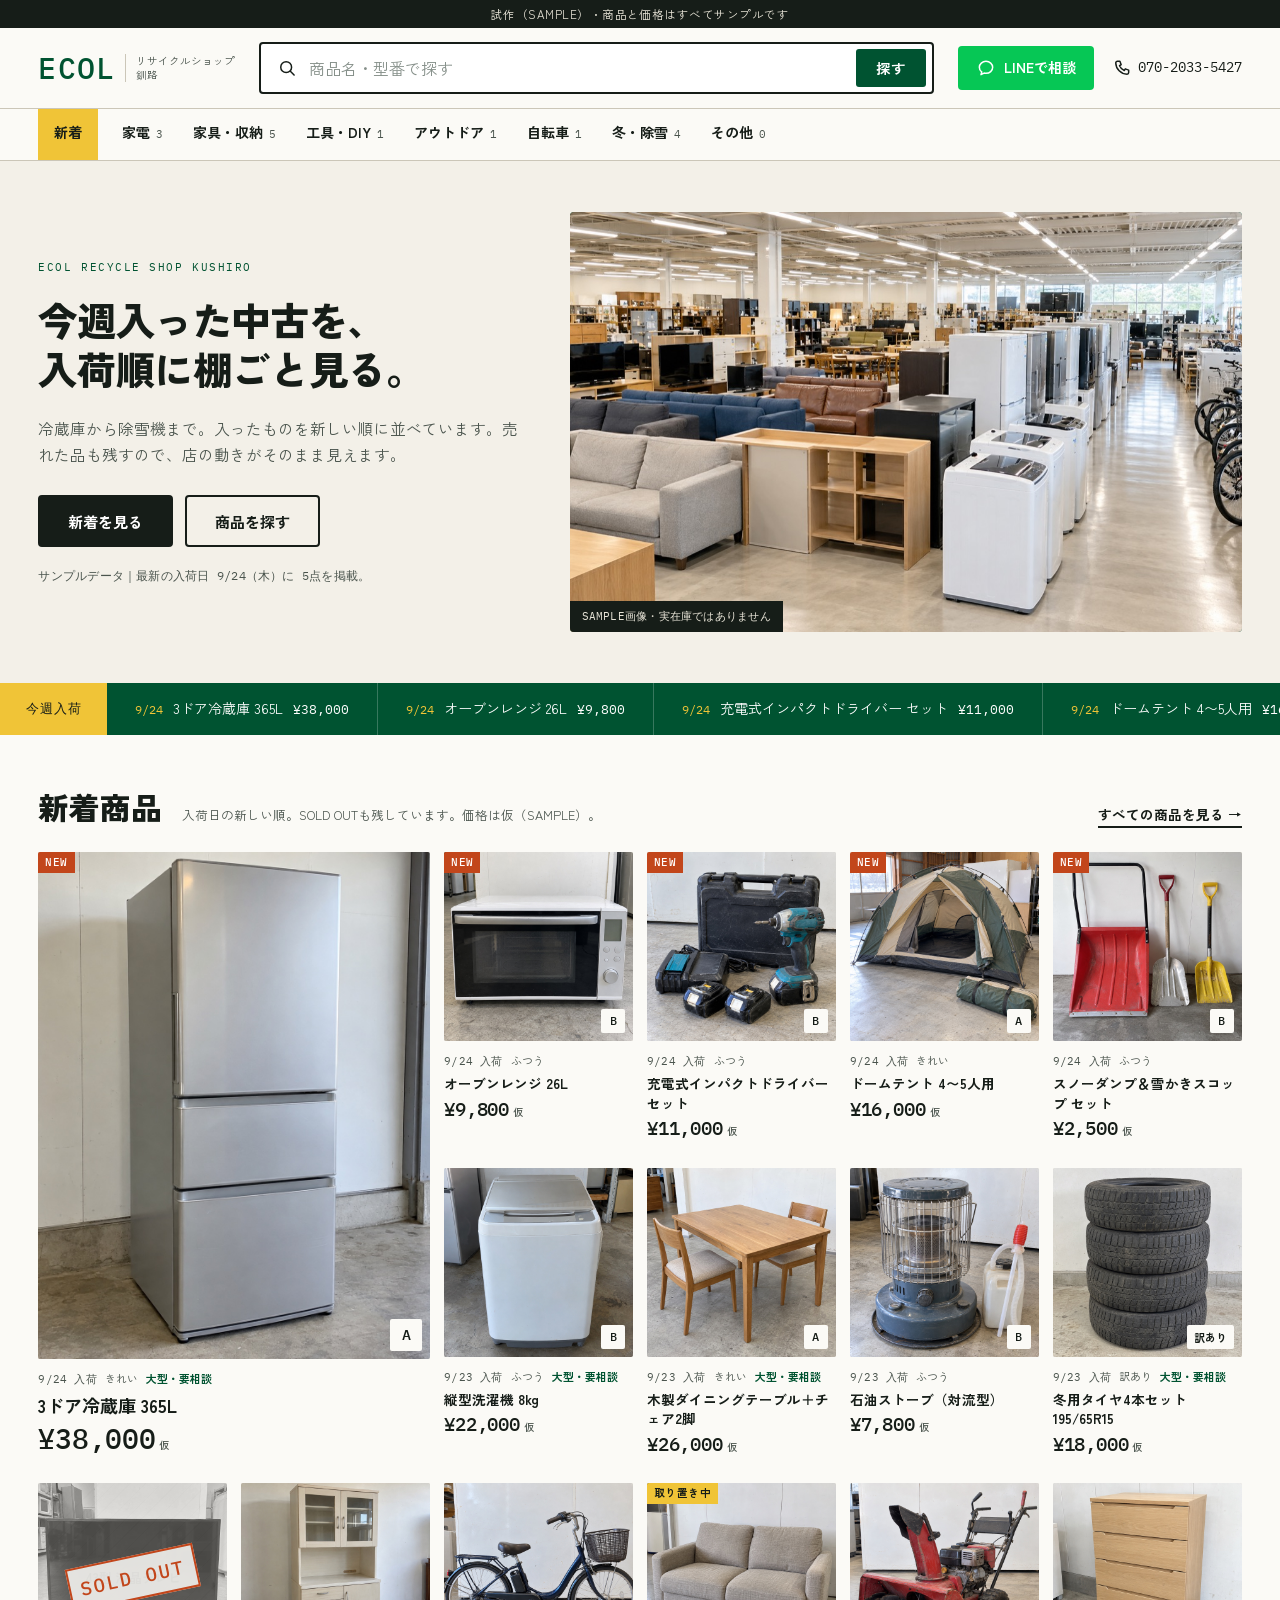
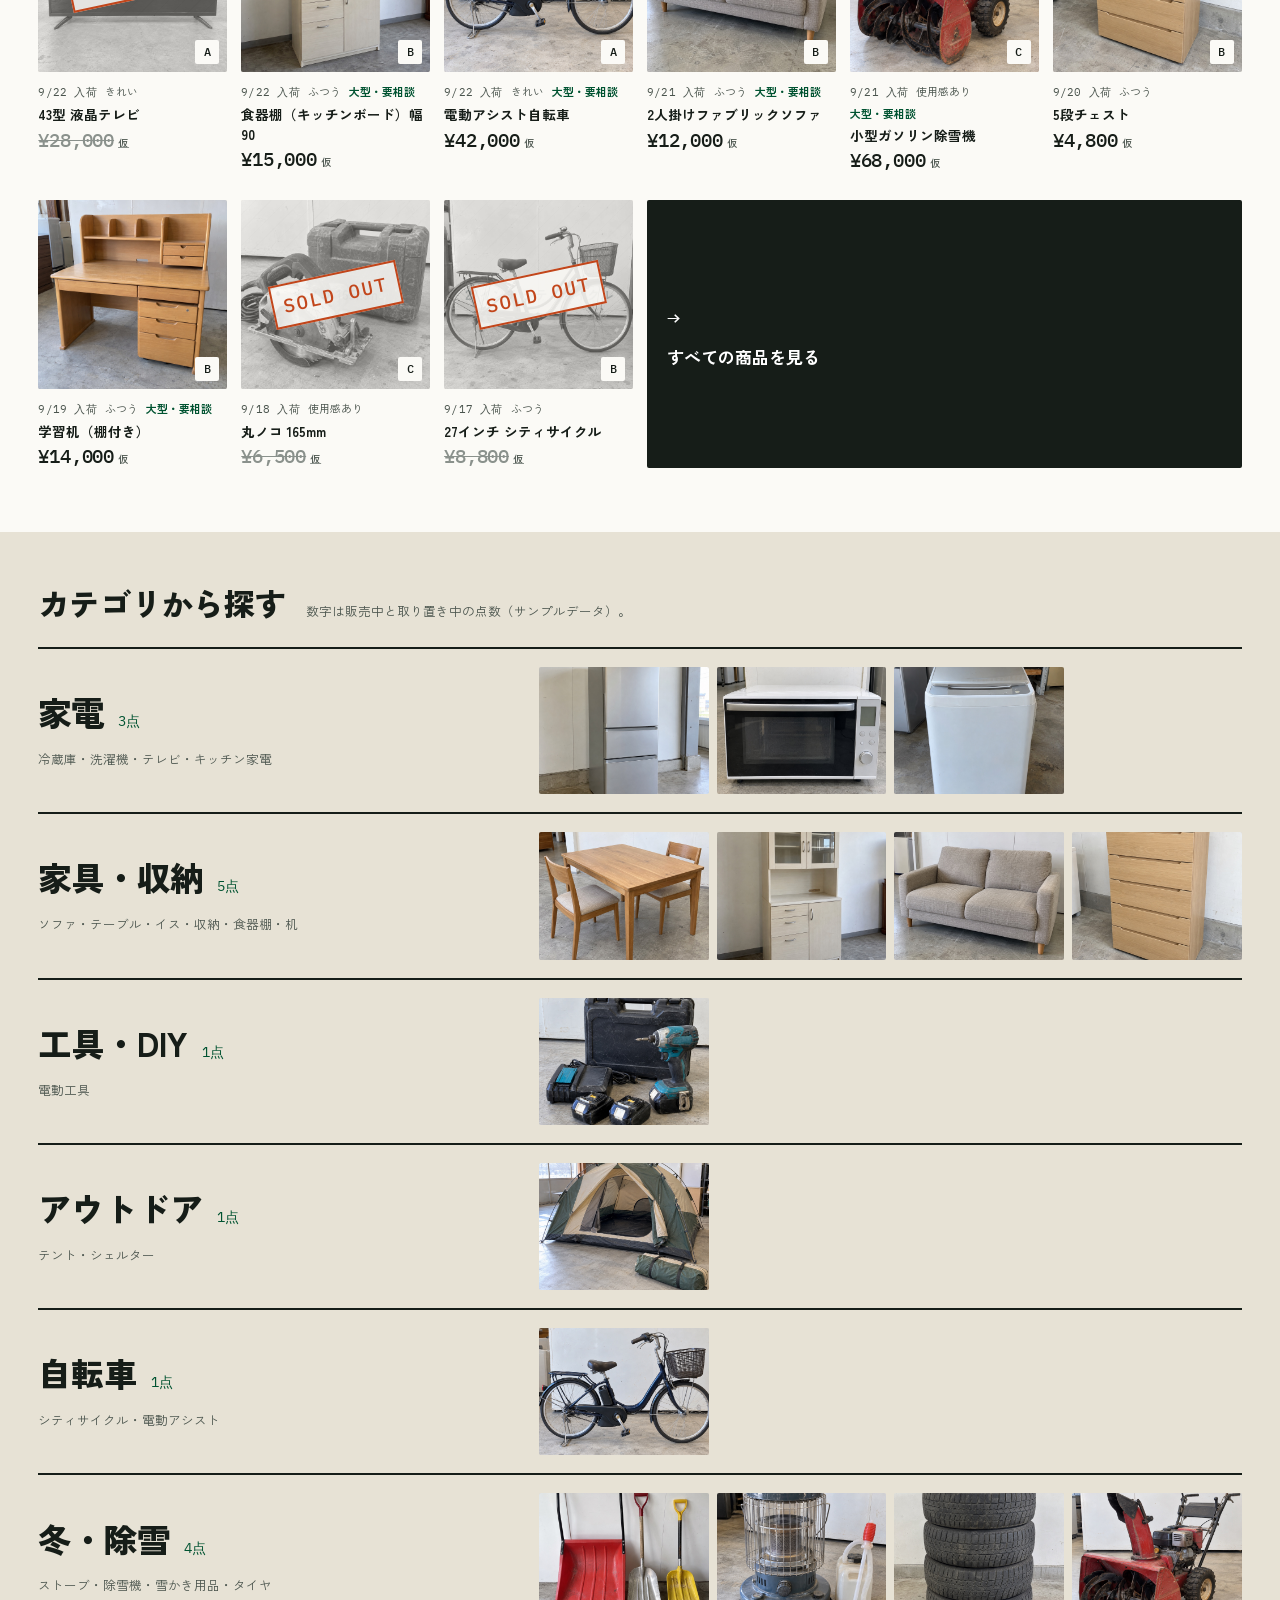
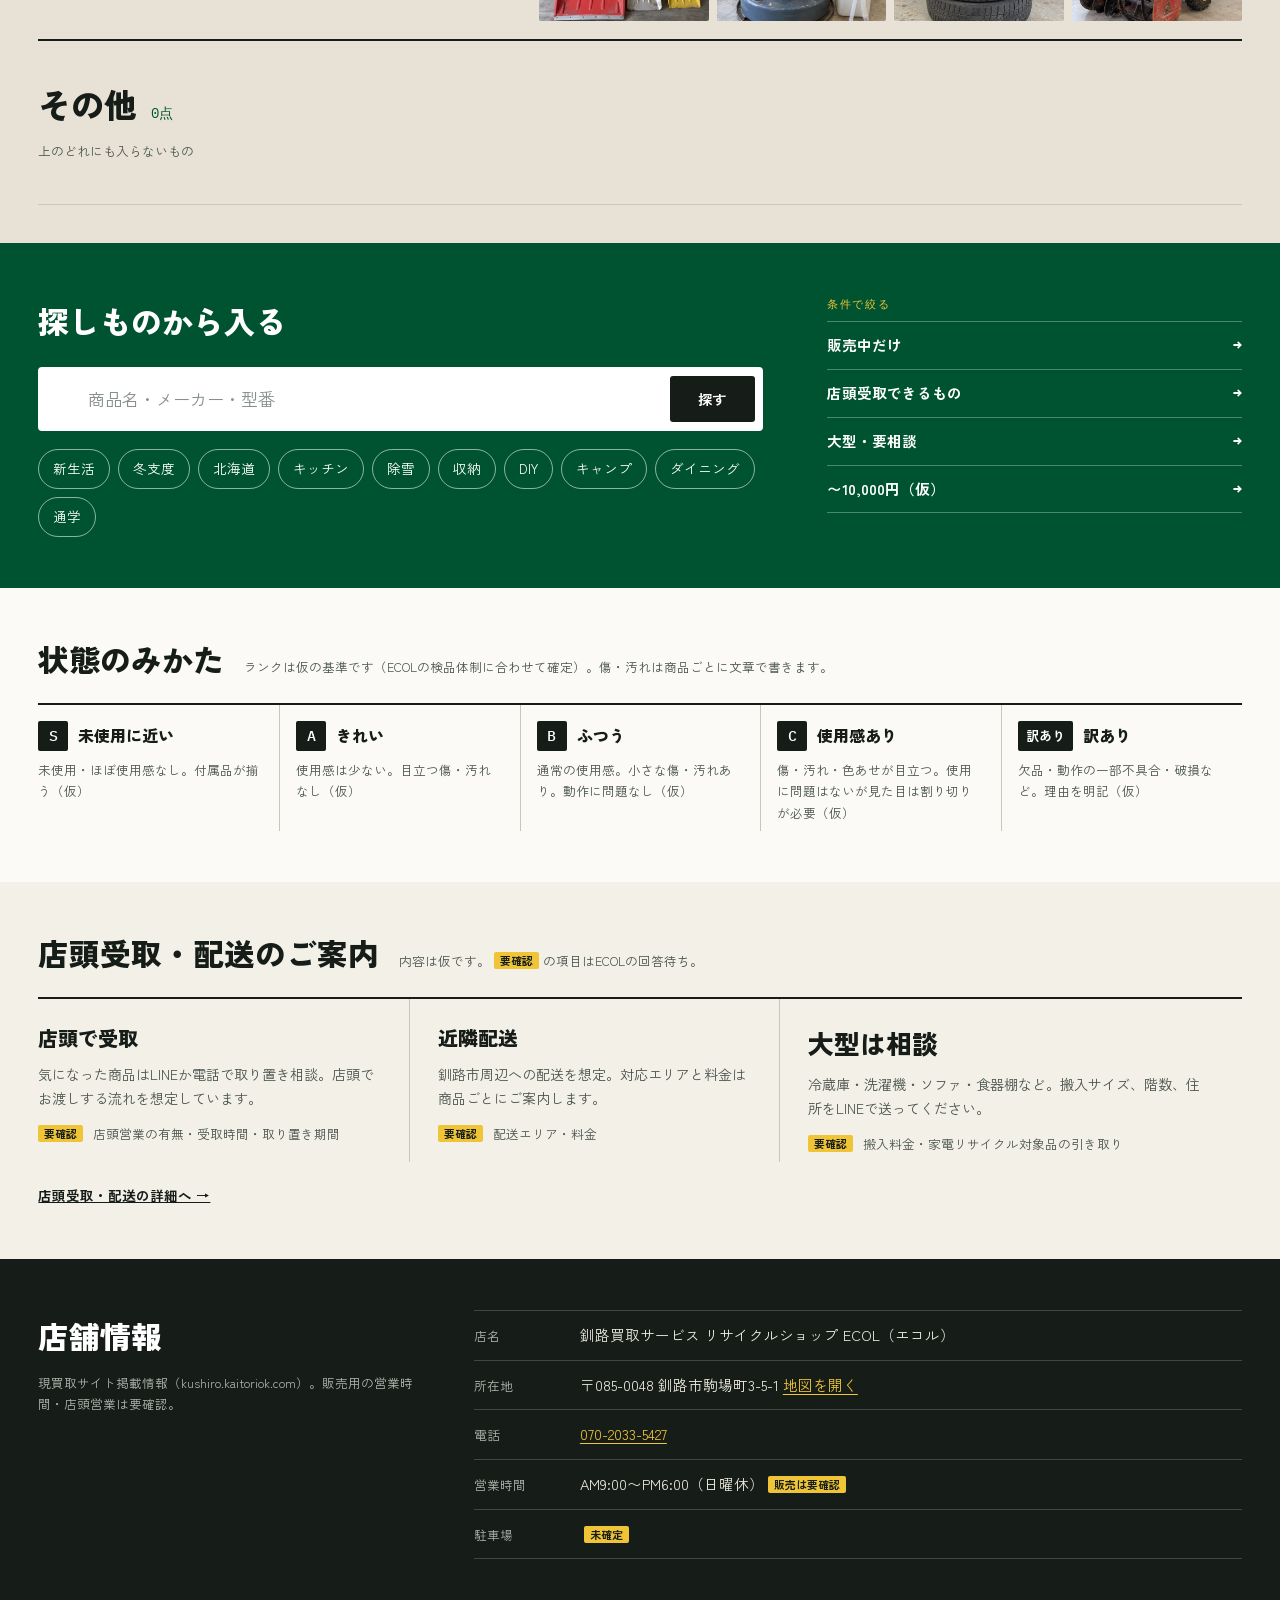
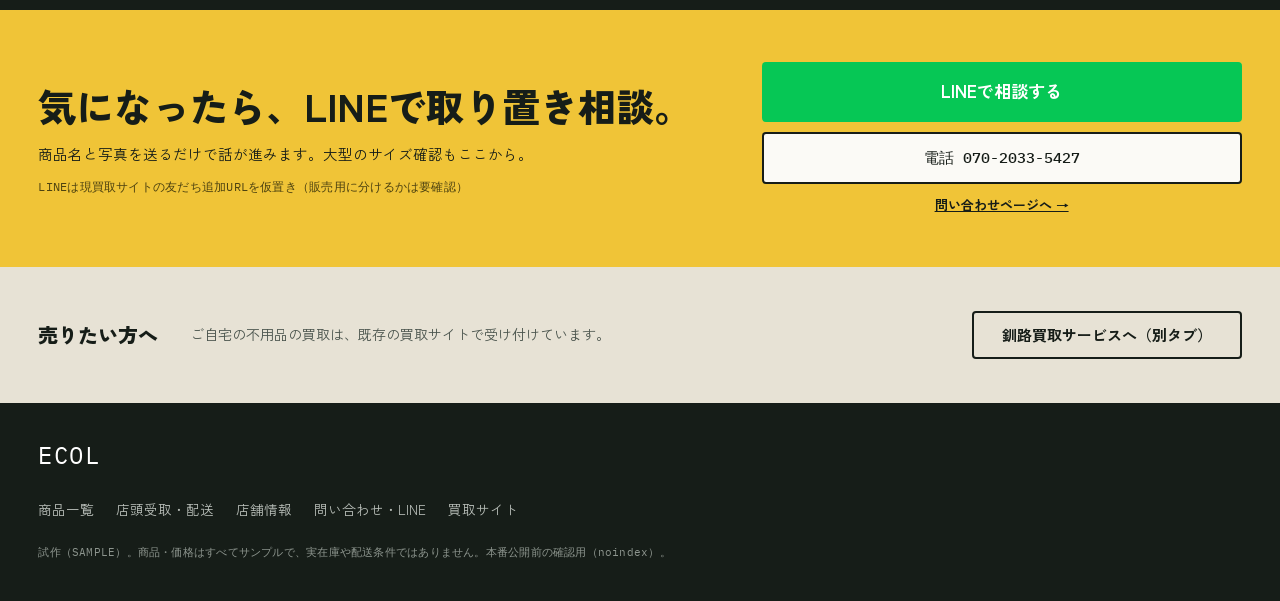
==== a/index.html @ 38011c79 "Publish ECOL reuse site" ====
<!doctype html>
<html lang="ja">
<head>
<meta charset="utf-8">
<meta name="viewport" content="width=device-width, initial-scale=1">
<meta name="robots" content="noindex,nofollow">
<title>ECOL 中古販売｜TOP A案（試作・SAMPLE）</title>
<link rel="preconnect" href="https://fonts.googleapis.com">
<link rel="preconnect" href="https://fonts.gstatic.com" crossorigin>
<link href="https://fonts.googleapis.com/css2?family=IBM+Plex+Mono:wght@400;500&family=Zen+Kaku+Gothic+New:wght@400;500;700;900&display=swap" rel="stylesheet">
<link rel="stylesheet" href="style.css">
</head>
<body>

<div class="sample-strip" role="note">試作（SAMPLE）・商品と価格はすべてサンプルです</div>

<header class="head">
  <div class="head-row">
    <a class="brand" href="./" aria-label="ECOL TOPへ">
      <span class="brand-mark">ECOL</span>
      <span class="brand-sub">リサイクルショップ<br>釧路</span>
    </a>
    <form class="search" action="../products/" method="get" role="search">
      <label class="sr-only" for="q">商品を探す</label>
      <svg class="ico" viewBox="0 0 24 24" aria-hidden="true"><circle cx="11" cy="11" r="6.5"/><path d="m16 16 4.5 4.5"/></svg>
      <input id="q" name="q" type="search" placeholder="商品名・型番で探す" autocomplete="off">
      <button type="submit">探す</button>
    </form>
    <div class="head-contact">
      <a class="btn-line" href="https://lin.ee/YkisLc0" target="_blank" rel="noopener">
        <svg class="ico" viewBox="0 0 24 24" aria-hidden="true"><path d="M4 11.2C4 7.2 7.6 4 12 4s8 3.2 8 7.2-3.6 7.2-8 7.2c-.8 0-1.6-.1-2.3-.3L6 20l.9-3.2C5.100 15.700 4 13.600 4 11.200Z"/></svg>
        <span>LINEで相談</span>
      </a>
      <a class="tel" href="tel:07020335427" aria-label="電話 070-2033-5427">
        <svg class="ico" viewBox="0 0 24 24" aria-hidden="true"><path d="M6.500 4h3l1.500 4-2 1.300a11 11 0 0 0 5.700 5.700L16 13l4 1.500v3a2 2 0 0 1-2 2A14 14 0 0 1 4.500 6a2 2 0 0 1 2-2Z"/></svg>
        <span class="tel-num">070-2033-5427</span>
      </a>
    </div>
  </div>
  <nav class="cat-tabs" aria-label="カテゴリ" id="catTabs">
    <a href="../products/?sort=new" class="cat-tab is-new">新着</a>
  </nav>
</header>

<main>

<!-- 2 ヒーロー -->
<section class="hero" aria-labelledby="heroTitle">
  <div class="hero-text">
    <p class="mono kicker">ECOL RECYCLE SHOP KUSHIRO</p>
    <h1 id="heroTitle">今週入った中古を、<br>入荷順に棚ごと見る。</h1>
    <p class="lead">冷蔵庫から除雪機まで。入ったものを新しい順に並べています。売れた品も残すので、店の動きがそのまま見えます。</p>
    <div class="hero-cta">
      <a class="btn btn-primary" href="#shelf">新着を見る</a>
      <a class="btn btn-ghost" href="../products/">商品を探す</a>
    </div>
    <p class="hero-note mono" id="heroNote">掲載データ読込中…</p>
  </div>
  <figure class="hero-photo" id="heroPhoto">
    <img src="../img/hero/a.jpg" alt="" width="1600" height="1000">
    <figcaption class="mono">SAMPLE画像・実在庫ではありません</figcaption>
  </figure>
</section>

<!-- 今週入荷の帯 -->
<section class="ticker" aria-label="今週入荷" id="ticker">
  <div class="ticker-label mono">今週入荷</div>
  <div class="ticker-view"><ul class="ticker-track" id="tickerTrack"></ul></div>
</section>

<!-- 3 新着商品 -->
<section class="shelf" id="shelf" aria-labelledby="shelfTitle">
  <div class="wrap">
    <div class="sec-head">
      <h2 id="shelfTitle">新着商品</h2>
      <p class="sec-note">入荷日の新しい順。SOLD OUTも残しています。価格は仮（SAMPLE）。</p>
      <a class="sec-link" href="../products/?sort=new">すべての商品を見る →</a>
    </div>
    <ul class="grid" id="shelfGrid" aria-live="polite"></ul>
  </div>
</section>

<!-- 4 カテゴリから探す -->
<section class="cats" aria-labelledby="catsTitle">
  <div class="wrap">
    <div class="sec-head">
      <h2 id="catsTitle">カテゴリから探す</h2>
      <p class="sec-note">数字は販売中と取り置き中の点数（サンプルデータ）。</p>
    </div>
    <ol class="cat-list" id="catList"></ol>
  </div>
</section>

<!-- 商品を探す導線 -->
<section class="finder" aria-labelledby="finderTitle">
  <div class="wrap finder-in">
    <div class="finder-main">
      <h2 id="finderTitle">探しものから入る</h2>
      <form class="search search-lg" action="../products/" method="get" role="search">
        <label class="sr-only" for="q2">キーワード</label>
        <svg class="ico" viewBox="0 0 24 24" aria-hidden="true"><circle cx="11" cy="11" r="6.5"/><path d="m16 16 4.5 4.5"/></svg>
        <input id="q2" name="q" type="search" placeholder="商品名・メーカー・型番" autocomplete="off">
        <button type="submit">探す</button>
      </form>
      <ul class="chips" id="tagChips"></ul>
    </div>
    <div class="finder-side">
      <p class="mono side-label">条件で絞る</p>
      <ul class="quick">
        <li><a href="../products/?status=available">販売中だけ</a></li>
        <li><a href="../products/?pickup=1">店頭受取できるもの</a></li>
        <li><a href="../products/?large=1">大型・要相談</a></li>
        <li><a href="../products/?price=10">〜10,000円（仮）</a></li>
      </ul>
    </div>
  </div>
</section>

<!-- 状態のみかた -->
<section class="ranks" aria-labelledby="ranksTitle">
  <div class="wrap">
    <div class="sec-head">
      <h2 id="ranksTitle">状態のみかた</h2>
      <p class="sec-note">ランクは仮の基準です（ECOLの検品体制に合わせて確定）。傷・汚れは商品ごとに文章で書きます。</p>
    </div>
    <dl class="rank-list" id="rankList"></dl>
  </div>
</section>

<!-- 6 店頭受取・配送 / 7 大型の相談 -->
<section class="guide" aria-labelledby="guideTitle">
  <div class="wrap">
    <div class="sec-head">
      <h2 id="guideTitle">店頭受取・配送のご案内</h2>
      <p class="sec-note">内容は仮です。<span class="tbc">要確認</span>の項目はECOLの回答待ち。</p>
    </div>
    <div class="guide-cols">
      <div class="guide-col">
        <h3>店頭で受取</h3>
        <p>気になった商品はLINEか電話で取り置き相談。店頭でお渡しする流れを想定しています。</p>
        <p class="tbc-line"><span class="tbc">要確認</span> 店頭営業の有無・受取時間・取り置き期間</p>
      </div>
      <div class="guide-col">
        <h3>近隣配送</h3>
        <p>釧路市周辺への配送を想定。対応エリアと料金は商品ごとにご案内します。</p>
        <p class="tbc-line"><span class="tbc">要確認</span> 配送エリア・料金</p>
      </div>
      <div class="guide-col guide-large">
        <h3>大型は相談</h3>
        <p>冷蔵庫・洗濯機・ソファ・食器棚など。搬入サイズ、階数、住所をLINEで送ってください。</p>
        <p class="tbc-line"><span class="tbc">要確認</span> 搬入料金・家電リサイクル対象品の引き取り</p>
      </div>
    </div>
    <p class="guide-more"><a href="../guide/">店頭受取・配送の詳細へ →</a></p>
  </div>
</section>

<!-- 8 店舗情報 -->
<section class="store" aria-labelledby="storeTitle">
  <div class="wrap store-in">
    <div class="store-head">
      <h2 id="storeTitle">店舗情報</h2>
      <p class="sec-note src">現買取サイト掲載情報（kushiro.kaitoriok.com）。販売用の営業時間・店頭営業は要確認。</p>
    </div>
    <dl class="store-dl">
      <div><dt>店名</dt><dd>釧路買取サービス リサイクルショップ ECOL（エコル）</dd></div>
      <div><dt>所在地</dt><dd>〒085-0048 釧路市駒場町3-5-1 <a class="inline" href="https://www.google.com/maps/search/?api=1&amp;query=%E9%87%A7%E8%B7%AF%E5%B8%82%E9%A7%92%E5%A0%B4%E7%94%BA3-5-1" target="_blank" rel="noopener">地図を開く</a></dd></div>
      <div><dt>電話</dt><dd><a class="inline" href="tel:07020335427">070-2033-5427</a></dd></div>
      <div><dt>営業時間</dt><dd>AM9:00〜PM6:00（日曜休）<span class="tbc">販売は要確認</span></dd></div>
      <div><dt>駐車場</dt><dd><span class="tbc">未確定</span></dd></div>
    </dl>
  </div>
</section>

<!-- 9 LINE・問い合わせ -->
<section class="line-cta" aria-labelledby="lineTitle">
  <div class="wrap line-in">
    <div>
      <h2 id="lineTitle">気になったら、LINEで取り置き相談。</h2>
      <p>商品名と写真を送るだけで話が進みます。大型のサイズ確認もここから。</p>
      <p class="mono src2">LINEは現買取サイトの友だち追加URLを仮置き（販売用に分けるかは要確認）</p>
    </div>
    <div class="line-actions">
      <a class="btn btn-line-lg" href="https://lin.ee/YkisLc0" target="_blank" rel="noopener">LINEで相談する</a>
      <a class="btn btn-tel" href="tel:07020335427">電話 070-2033-5427</a>
      <a class="line-more" href="../contact/">問い合わせページへ →</a>
    </div>
  </div>
</section>

<!-- 10 買取のご案内 -->
<section class="kaitori" aria-labelledby="kaitoriTitle">
  <div class="wrap kaitori-in">
    <h2 id="kaitoriTitle">売りたい方へ</h2>
    <p>ご自宅の不用品の買取は、既存の買取サイトで受け付けています。</p>
    <a class="btn btn-ghost-light" href="https://kushiro.kaitoriok.com/" target="_blank" rel="noopener">釧路買取サービスへ（別タブ）</a>
  </div>
</section>

</main>

<footer class="foot">
  <div class="wrap foot-in">
    <p class="foot-brand">ECOL</p>
    <ul class="foot-links">
      <li><a href="../products/">商品一覧</a></li>
      <li><a href="../guide/">店頭受取・配送</a></li>
      <li><a href="../store/">店舗情報</a></li>
      <li><a href="../contact/">問い合わせ・LINE</a></li>
      <li><a href="https://kushiro.kaitoriok.com/" target="_blank" rel="noopener">買取サイト</a></li>
    </ul>
    <p class="foot-note mono">試作（SAMPLE）。商品・価格はすべてサンプルで、実在庫や配送条件ではありません。本番公開前の確認用（noindex）。</p>
  </div>
</footer>

<div class="dock" role="navigation" aria-label="かんたん操作">
  <a class="dock-find" href="../products/">
    <svg class="ico" viewBox="0 0 24 24" aria-hidden="true"><circle cx="11" cy="11" r="6.5"/><path d="m16 16 4.5 4.5"/></svg>商品を探す
  </a>
  <a class="dock-line" href="https://lin.ee/YkisLc0" target="_blank" rel="noopener">
    <svg class="ico" viewBox="0 0 24 24" aria-hidden="true"><path d="M4 11.2C4 7.2 7.6 4 12 4s8 3.2 8 7.2-3.6 7.2-8 7.2c-.8 0-1.600-.1-2.300-.3L6 20l.9-3.2C5.100 15.700 4 13.600 4 11.200Z"/></svg>LINEで相談
  </a>
</div>

<script src="main.js"></script>
</body>
</html>
---- a/style.css ----
/* ECOL TOP A案｜売場の棚。写真と品名で並べる、入荷順の中古売場 */
:root {
  --paper: #f3f0e8;
  --paper-2: #e7e2d5;
  --tile: #dedad0;
  --white: #fbfaf6;
  --ink: #161d18;
  --ink-2: #4a544d;
  --line: #cbc6b8;
  --green: #005331;
  --green-2: #0b6b44;
  --tag: #f0c437;
  --stamp: #c2461b;
  --font-ui: "Zen Kaku Gothic New", "Hiragino Kaku Gothic ProN", "Hiragino Sans", "Yu Gothic", Meiryo, sans-serif;
  --font-mono: "IBM Plex Mono", ui-monospace, "SF Mono", Menlo, monospace;
  --wrap: 1360px;
  --gut: clamp(16px, 3vw, 40px);
  --ease: cubic-bezier(.2, .7, .2, 1);
}

*, *::before, *::after { box-sizing: border-box; }
html, body { overflow-x: clip; }
html { scroll-behavior: smooth; -webkit-text-size-adjust: 100%; }
body {
  margin: 0;
  font-family: var(--font-ui);
  font-size: 15px;
  line-height: 1.7;
  color: var(--ink);
  background: var(--paper);
  padding-bottom: 0;
}
img { display: block; max-width: 100%; }
a { color: inherit; }
ul, ol, dl, dd { margin: 0; padding: 0; list-style: none; }
h1, h2, h3, p { margin: 0; }
.mono { font-family: var(--font-mono); font-feature-settings: "tnum"; letter-spacing: .02em; }
.sr-only { position: absolute; width: 1px; height: 1px; overflow: hidden; clip: rect(0 0 0 0); white-space: nowrap; }
.wrap { max-width: var(--wrap); margin: 0 auto; padding: 0 var(--gut); }
.ico { width: 20px; height: 20px; fill: none; stroke: currentColor; stroke-width: 1.8; stroke-linecap: round; stroke-linejoin: round; flex: none; }
:focus-visible { outline: 3px solid var(--tag); outline-offset: 2px; box-shadow: 0 0 0 5px var(--ink); }

/* 試作の注記 */
.sample-strip {
  background: var(--ink); color: #e9e5d8;
  font-size: 11.5px; line-height: 1.4; text-align: center; padding: 6px 12px; letter-spacing: .04em;
}

/* ヘッダー */
.head { background: var(--white); border-bottom: 1px solid var(--line); }
.head-row {
  max-width: var(--wrap); margin: 0 auto; padding: 14px var(--gut);
  display: grid; grid-template-columns: auto minmax(0, 1fr) auto; gap: 24px; align-items: center;
}
.brand { text-decoration: none; display: flex; align-items: center; gap: 10px; }
.brand-mark { font-family: var(--font-mono); font-weight: 500; font-size: 30px; letter-spacing: .04em; color: var(--green); line-height: 1; }
.brand-sub { font-size: 10.5px; line-height: 1.3; color: var(--ink-2); border-left: 1px solid var(--line); padding-left: 10px; }

.search {
  display: flex; align-items: center; gap: 10px; min-width: 0;
  height: 52px; padding: 0 6px 0 16px;
  background: #fff; border: 2px solid var(--ink); border-radius: 4px;
  transition: box-shadow .2s var(--ease);
}
.search:focus-within { box-shadow: 4px 4px 0 var(--tag); }
.search input {
  flex: 1; min-width: 0; height: 100%; border: 0; background: transparent; font: inherit; font-size: 16px; color: var(--ink); outline: none;
}
.search input::placeholder { color: #86908a; }
.search button {
  flex: none; height: 38px; padding: 0 20px; border: 0; border-radius: 3px; cursor: pointer;
  background: var(--green); color: #fff; font: 700 14px var(--font-ui); letter-spacing: .06em;
  transition: background .15s;
}
.search button:hover { background: var(--green-2); }
.search button:active { transform: translateY(1px); }

.head-contact { display: flex; align-items: center; gap: 18px; }
.btn-line {
  display: inline-flex; align-items: center; gap: 8px; height: 44px; padding: 0 18px;
  background: #06c755; color: #fff; text-decoration: none; font-weight: 700; font-size: 14px; border-radius: 4px; white-space: nowrap;
  transition: filter .15s;
}
.btn-line:hover { filter: brightness(.94); }
.tel { display: inline-flex; align-items: center; gap: 6px; text-decoration: none; font-family: var(--font-mono); font-size: 14px; white-space: nowrap; }
.tel:hover { color: var(--green); }

.cat-tabs {
  max-width: var(--wrap); margin: 0 auto; padding: 0 var(--gut);
  display: flex; gap: 2px; overflow-x: auto; scrollbar-width: none;
  border-top: 1px solid var(--line);
}
.cat-tabs::-webkit-scrollbar { display: none; }
.cat-tab {
  flex: none; display: inline-flex; align-items: baseline; gap: 6px;
  padding: 12px 14px; text-decoration: none; font-size: 14px; font-weight: 700; white-space: nowrap;
  border-bottom: 3px solid transparent; transition: border-color .15s, color .15s;
}
.cat-tab:hover { border-bottom-color: var(--green); color: var(--green); }
.cat-tab small { font-family: var(--font-mono); font-weight: 400; font-size: 11px; color: var(--ink-2); }
.cat-tab.is-new { background: var(--tag); margin-right: 8px; padding-inline: 16px; }
.cat-tab.is-new:hover { border-bottom-color: var(--ink); color: var(--ink); }

/* ヒーロー */
.hero {
  max-width: var(--wrap); margin: 0 auto;
  display: grid; grid-template-columns: minmax(0, 5fr) minmax(0, 7fr); gap: clamp(24px, 4vw, 64px);
  padding: clamp(28px, 4vw, 56px) var(--gut) clamp(32px, 4vw, 56px);
  align-items: center;
}
.kicker { font-size: 11px; letter-spacing: .14em; color: var(--green); margin-bottom: 18px; }
.hero h1 {
  font-size: clamp(28px, 3.05vw, 44px); line-height: 1.25; font-weight: 900; letter-spacing: -.01em;
  overflow-wrap: break-word; text-wrap: balance; min-width: 0;
}
.lead { margin-top: 22px; max-width: 34em; font-size: 15.5px; color: var(--ink-2); }
.hero-cta { display: flex; gap: 12px; margin-top: 28px; flex-wrap: wrap; }
.btn {
  display: inline-flex; align-items: center; justify-content: center; height: 52px; padding: 0 28px;
  text-decoration: none; font-weight: 700; font-size: 15px; border-radius: 4px; border: 2px solid var(--ink);
  transition: transform .15s var(--ease), background .15s, color .15s; white-space: nowrap;
}
.btn:active { transform: translateY(1px); }
.btn-primary { background: var(--ink); color: #fff; }
.btn-primary:hover { background: var(--green); border-color: var(--green); }
.btn-ghost { background: transparent; color: var(--ink); }
.btn-ghost:hover { background: var(--ink); color: #fff; }
.hero-note { margin-top: 20px; font-size: 11.5px; color: var(--ink-2); line-height: 1.6; }

.hero-photo {
  margin: 0; position: relative; aspect-ratio: 16 / 10; overflow: hidden; border-radius: 4px;
  background: var(--green);
  background-image: repeating-linear-gradient(90deg, transparent 0 calc(25% - 1px), rgba(255,255,255,.12) calc(25% - 1px) 25%);
}
.hero-photo img { position: absolute; inset: 0; width: 100%; height: 100%; object-fit: cover; }
.hero-photo figcaption {
  position: absolute; left: 0; bottom: 0; background: var(--ink); color: #e9e5d8; font-size: 11px; padding: 6px 12px;
}
.hero-photo.no-img::before {
  content: "SAMPLE 画像 準備中"; position: absolute; left: 20px; top: 18px; font-family: var(--font-mono); font-size: 12px; color: rgba(255,255,255,.7);
}

/* 今週入荷の帯 */
.ticker { display: flex; align-items: stretch; background: var(--green); color: #fff; overflow: hidden; }
.ticker-label {
  flex: none; display: flex; align-items: center; padding: 0 clamp(14px, 2vw, 28px);
  background: var(--tag); color: var(--ink); font-weight: 500; font-size: 13px; letter-spacing: .08em; white-space: nowrap;
}
.ticker-view { flex: 1; min-width: 0; overflow: hidden; }
.ticker-track { display: flex; width: max-content; animation: tick 60s linear infinite; }
.ticker-view:hover .ticker-track { animation-play-state: paused; }
.ticker-track li { flex: none; }
.ticker-track a {
  display: flex; align-items: baseline; gap: 10px; padding: 14px 28px; text-decoration: none; font-size: 14px; white-space: nowrap;
  border-right: 1px solid rgba(255,255,255,.22);
}
.ticker-track a:hover { background: rgba(255,255,255,.1); }
.ticker-track .d { font-family: var(--font-mono); font-size: 12px; color: var(--tag); }
.ticker-track .p { font-family: var(--font-mono); font-size: 13px; }
.ticker-track .is-sold { opacity: .55; text-decoration: line-through; text-decoration-thickness: 1px; }
@keyframes tick { to { transform: translateX(-50%); } }

/* セクション共通 */
.sec-head { display: flex; align-items: baseline; flex-wrap: wrap; gap: 6px 20px; margin-bottom: 24px; }
.sec-head h2 { font-size: clamp(22px, 2.4vw, 32px); font-weight: 900; line-height: 1.3; }
.sec-note { font-size: 12.5px; color: var(--ink-2); flex: 1 1 260px; min-width: 0; }
.sec-link { font-size: 13.5px; font-weight: 700; text-decoration: none; border-bottom: 2px solid var(--ink); padding-bottom: 1px; white-space: nowrap; }
.sec-link:hover { color: var(--green); border-color: var(--green); }
.tbc { display: inline-block; font-size: 11px; font-weight: 700; line-height: 1; padding: 3px 6px; margin: 0 4px; background: var(--tag); color: var(--ink); border-radius: 2px; vertical-align: 1px; white-space: nowrap; }

/* 新着の棚 */
.shelf { background: var(--white); padding: clamp(32px, 4vw, 56px) 0 clamp(36px, 5vw, 64px); }
.grid {
  display: grid; grid-template-columns: repeat(6, minmax(0, 1fr)); gap: 28px 14px; align-items: stretch;
}
.tile { display: flex; flex-direction: column; min-width: 0; }
.tile a { display: flex; flex-direction: column; flex: 1; text-decoration: none; min-width: 0; }
.pic {
  position: relative; aspect-ratio: 1 / 1; background: var(--tile); overflow: hidden; border-radius: 2px;
}
.pic img { position: absolute; inset: 0; width: 100%; height: 100%; object-fit: cover; transition: transform .5s var(--ease); }
.tile a:hover .pic img { transform: scale(1.04); }
.pic-fb {
  position: absolute; inset: 0; display: flex; align-items: center; justify-content: center; text-align: center;
  padding: 16px; font-weight: 700; font-size: 13px; color: var(--ink-2); line-height: 1.5;
  background: repeating-linear-gradient(135deg, transparent 0 10px, rgba(0,0,0,.035) 10px 11px);
}
.flag { position: absolute; left: 0; top: 0; display: flex; gap: 0; }
.flag span { font-family: var(--font-mono); font-size: 10.5px; font-weight: 500; line-height: 1; padding: 5px 7px; letter-spacing: .04em; }
.flag .new { background: var(--stamp); color: #fff; }
.flag .rsv { background: var(--tag); color: var(--ink); font-family: var(--font-ui); font-weight: 700; }
.rank {
  position: absolute; right: 8px; bottom: 8px; width: 24px; height: 24px; display: grid; place-items: center;
  background: var(--white); color: var(--ink); font-family: var(--font-mono); font-size: 12px; font-weight: 500; border-radius: 2px;
}
.rank.w { width: auto; padding: 0 7px; font-family: var(--font-ui); font-size: 11px; font-weight: 700; }
.tile.is-sold .pic img { filter: grayscale(1) contrast(.9) brightness(1.05); opacity: .72; }
.tile.is-sold .pic::after {
  content: "SOLD OUT"; position: absolute; left: 50%; top: 50%;
  transform: translate(-50%, -50%) rotate(-12deg);
  font-family: var(--font-mono); font-weight: 500; font-size: clamp(13px, 1.5vw, 19px); letter-spacing: .12em; white-space: nowrap;
  color: var(--stamp); border: 2px solid var(--stamp); padding: 4px 10px; background: rgba(251,250,246,.86);
}
.meta { margin-top: 10px; display: flex; flex-wrap: wrap; align-items: baseline; gap: 2px 8px; font-size: 11px; color: var(--ink-2); }
.meta .mono { font-size: 11px; }
.meta .lg { color: var(--green); font-weight: 700; }
.ttl { margin-top: 3px; font-size: 13.5px; font-weight: 700; line-height: 1.45; display: -webkit-box; -webkit-line-clamp: 2; -webkit-box-orient: vertical; overflow: hidden; }
.price { margin-top: 4px; font-family: var(--font-mono); font-size: 19px; font-weight: 500; letter-spacing: -.01em; line-height: 1.2; }
.price small { font-family: var(--font-ui); font-size: 10.5px; color: var(--ink-2); margin-left: 4px; letter-spacing: 0; }
.tile.is-sold .price { color: #8a918c; text-decoration: line-through; text-decoration-thickness: 1px; }
.tile a:hover .ttl { color: var(--green); }

.tile.big { grid-column: span 2; grid-row: span 2; }
.tile.big .pic { aspect-ratio: auto; flex: 1; min-height: 240px; }
.tile.big .ttl { font-size: 18px; -webkit-line-clamp: 3; }
.tile.big .price { font-size: 28px; }
.tile.big .rank { width: 32px; height: 32px; font-size: 15px; }
.tile.more { grid-column: span 1; }
.tile.more a {
  justify-content: center; align-items: flex-start; background: var(--ink); color: #fff; padding: 20px; border-radius: 2px; gap: 8px;
  transition: background .2s;
}
.tile.more a:hover { background: var(--green); }
.tile.more b { font-size: 17px; line-height: 1.4; }
.tile.more span { font-family: var(--font-mono); font-size: 22px; }

/* カテゴリ：棚の段のように横に並ぶ */
.cats { background: var(--paper-2); padding: clamp(32px, 4vw, 56px) 0 clamp(20px, 3vw, 40px); }
.cat-row { border-top: 2px solid var(--ink); }
.cat-row:last-child { border-bottom: 1px solid var(--line); }
.cat-row > a {
  display: grid; grid-template-columns: minmax(0, 4fr) minmax(0, 6fr); gap: 20px 32px; align-items: center;
  padding: 18px 0; text-decoration: none; transition: background .2s;
}
.cat-row > a:hover { background: rgba(255,255,255,.4); }
.cat-name { display: flex; align-items: baseline; gap: 14px; flex-wrap: wrap; }
.cat-name b { font-size: clamp(22px, 2.6vw, 34px); font-weight: 900; line-height: 1.2; }
.cat-name .n { font-family: var(--font-mono); font-size: 14px; color: var(--green); }
.cat-sub { flex-basis: 100%; font-size: 12.5px; color: var(--ink-2); }
.cat-thumbs { display: grid; grid-template-columns: repeat(4, minmax(0, 1fr)); gap: 8px; }
.cat-thumbs .pic { aspect-ratio: 4 / 3; }
.cat-thumbs .pic-fb { font-size: 11px; padding: 6px; }
.cat-thumbs .empty { background: transparent; }
.cat-row > a:hover .arrow { transform: translateX(4px); }

/* 探す導線 */
.finder { background: var(--green); color: #fff; padding: clamp(32px, 4vw, 56px) 0; }
.finder-in { display: grid; grid-template-columns: minmax(0, 7fr) minmax(0, 4fr); gap: clamp(24px, 5vw, 80px); align-items: start; }
.finder h2 { font-size: clamp(22px, 2.4vw, 32px); font-weight: 900; margin-bottom: 20px; }
.search-lg { height: 64px; border-color: #fff; }
.search-lg input { font-size: 17px; }
.search-lg button { height: 46px; padding: 0 28px; background: var(--ink); }
.search-lg button:hover { background: #000; }
.search-lg:focus-within { box-shadow: 4px 4px 0 var(--tag); }
.chips { display: flex; flex-wrap: wrap; gap: 8px; margin-top: 18px; }
.chips a {
  display: inline-flex; align-items: center; min-height: 40px; padding: 0 14px; border: 1px solid rgba(255,255,255,.55); border-radius: 999px;
  font-size: 13.5px; text-decoration: none; transition: background .15s, color .15s;
}
.chips a:hover { background: #fff; color: var(--green); }
.side-label { font-size: 11px; letter-spacing: .14em; color: var(--tag); margin-bottom: 8px; }
.quick li a {
  display: flex; justify-content: space-between; align-items: center; min-height: 48px; text-decoration: none; font-weight: 700; font-size: 14.5px;
  border-top: 1px solid rgba(255,255,255,.3); transition: padding .2s var(--ease), color .15s;
}
.quick li:last-child a { border-bottom: 1px solid rgba(255,255,255,.3); }
.quick li a::after { content: "→"; font-family: var(--font-mono); }
.quick li a:hover { padding-left: 8px; color: var(--tag); }

/* 状態のみかた */
.ranks { background: var(--white); padding: clamp(32px, 4vw, 52px) 0; }
.rank-list { display: grid; grid-template-columns: repeat(5, minmax(0, 1fr)); border-top: 2px solid var(--ink); }
.rank-list > div { padding: 16px 16px 8px 0; }
.rank-list > div + div { padding-left: 16px; border-left: 1px solid var(--line); }
.rank-list dt { display: flex; align-items: center; gap: 10px; font-weight: 900; font-size: 16px; }
.rank-list dt i {
  font-style: normal; display: grid; place-items: center; width: 30px; height: 30px; background: var(--ink); color: #fff; font-family: var(--font-mono); font-size: 15px; font-weight: 500; border-radius: 2px;
}
.rank-list dt i.w { width: auto; padding: 0 8px; font-family: var(--font-ui); font-size: 13px; font-weight: 700; }
.rank-list dd { margin-top: 8px; font-size: 12.5px; line-height: 1.7; color: var(--ink-2); }

/* 受取・配送 */
.guide { background: var(--paper); padding: clamp(32px, 4vw, 56px) 0; }
.guide-cols { display: grid; grid-template-columns: 1fr 1fr 1.25fr; gap: 0; border-top: 2px solid var(--ink); }
.guide-col { padding: 22px 28px 8px 0; }
.guide-col + .guide-col { padding-left: 28px; border-left: 1px solid var(--line); }
.guide-col h3 { font-size: 20px; font-weight: 900; margin-bottom: 8px; }
.guide-col p { font-size: 14px; color: var(--ink-2); }
.guide-col .tbc-line { margin-top: 12px; font-size: 12.5px; }
.guide-col .tbc { margin-left: 0; margin-right: 6px; }
.guide-large h3 { font-size: 26px; }
.guide-more { margin-top: 20px; }
.guide-more a { font-size: 13.5px; font-weight: 700; }

/* 店舗 */
.store { background: var(--ink); color: #eeeadf; padding: clamp(32px, 4vw, 52px) 0; }
.store-in { display: grid; grid-template-columns: minmax(0, 4fr) minmax(0, 8fr); gap: clamp(20px, 4vw, 64px); }
.store h2 { font-size: clamp(22px, 2.4vw, 32px); font-weight: 900; color: #fff; }
.store .sec-note { color: #aeb5ae; margin-top: 10px; }
.store-dl > div { display: grid; grid-template-columns: 6.5em minmax(0, 1fr); gap: 12px; padding: 12px 0; border-top: 1px solid rgba(255,255,255,.18); font-size: 14.5px; }
.store-dl > div:last-child { border-bottom: 1px solid rgba(255,255,255,.18); }
.store-dl dt { color: #aeb5ae; font-size: 12.5px; padding-top: 2px; }
.store-dl dd { overflow-wrap: anywhere; }
.inline { color: var(--tag); text-underline-offset: 3px; margin-left: 4px; }
.store-dl .inline:first-child { margin-left: 0; }

/* LINE */
.line-cta { background: var(--tag); padding: clamp(32px, 4vw, 52px) 0; }
.line-in { display: grid; grid-template-columns: minmax(0, 7fr) minmax(0, 5fr); gap: clamp(20px, 4vw, 64px); align-items: center; }
.line-cta h2 { font-size: clamp(24px, 3vw, 40px); font-weight: 900; line-height: 1.3; }
.line-cta p { margin-top: 12px; font-size: 14.5px; }
.line-cta .src2 { font-size: 11.5px; color: #4d4210; margin-top: 10px; }
.line-actions { display: flex; flex-direction: column; gap: 10px; align-items: stretch; }
.btn-line-lg { background: #06c755; border-color: #06c755; color: #fff; height: 60px; font-size: 17px; }
.btn-line-lg:hover { filter: brightness(.94); }
.btn-tel { background: var(--white); color: var(--ink); font-family: var(--font-mono); font-weight: 500; }
.btn-tel:hover { background: var(--ink); color: #fff; }
.line-more { font-size: 13px; font-weight: 700; text-align: center; }

/* 買取 */
.kaitori { background: var(--paper-2); padding: clamp(28px, 3.5vw, 44px) 0; }
.kaitori-in { display: flex; flex-wrap: wrap; align-items: center; gap: 12px 32px; }
.kaitori h2 { font-size: 20px; font-weight: 900; }
.kaitori p { flex: 1 1 260px; font-size: 14px; color: var(--ink-2); }
.btn-ghost-light { height: 48px; background: transparent; color: var(--ink); }
.btn-ghost-light:hover { background: var(--ink); color: #fff; }

/* フッター */
.foot { background: var(--ink); color: #b9bfb9; padding: 32px 0 40px; }
.foot-in { display: grid; gap: 16px; }
.foot-brand { font-family: var(--font-mono); font-size: 24px; color: #fff; letter-spacing: .06em; }
.foot-links { display: flex; flex-wrap: wrap; gap: 4px 22px; font-size: 13.5px; }
.foot-links a { display: inline-block; padding: 6px 0; text-decoration: none; }
.foot-links a:hover { color: var(--tag); }
.foot-note { font-size: 11px; line-height: 1.7; color: #8d958e; }

.dock { display: none; }

@media (prefers-reduced-motion: reduce) {
  html { scroll-behavior: auto; }
  .ticker-track { animation: none; }
  .ticker-view { overflow-x: auto; }
  * { transition-duration: .01ms !important; }
}

/* タブレット */
@media (max-width: 1100px) {
  .grid { grid-template-columns: repeat(4, minmax(0, 1fr)); }
  .head-row { grid-template-columns: auto minmax(0, 1fr); }
  .head-contact { grid-column: 1 / -1; justify-content: flex-end; }
  .rank-list { grid-template-columns: repeat(3, minmax(0, 1fr)); }
  .rank-list > div:nth-child(4) { padding-left: 0; border-left: 0; }
  .rank-list > div:nth-child(n+4) { border-top: 1px solid var(--line); }
  .guide-cols { grid-template-columns: 1fr 1fr; }
  .guide-large { grid-column: 1 / -1; border-left: 0 !important; padding-left: 0 !important; border-top: 1px solid var(--line); margin-top: 8px; }
}

/* スマホ */
@media (max-width: 760px) {
  body { font-size: 14.5px; padding-bottom: 68px; }
  .head-row { grid-template-columns: minmax(0, 1fr) auto; gap: 12px; padding-block: 12px; }
  .brand-mark { font-size: 26px; }
  .search { grid-column: 1 / -1; grid-row: 2; height: 48px; }
  .head-contact { grid-column: 2; grid-row: 1; gap: 0; }
  .head-contact .btn-line { display: none; }
  .tel { width: 44px; height: 44px; justify-content: center; border: 1px solid var(--line); border-radius: 4px; }
  .tel-num { display: none; }
  .cat-tab { padding: 12px 12px; min-height: 44px; }

  .hero { grid-template-columns: minmax(0, 1fr); gap: 22px; padding-top: 22px; }
  .hero-photo { order: -1; margin: 0 calc(var(--gut) * -1); border-radius: 0; aspect-ratio: 16 / 10; }
  .hero-photo figcaption { font-size: 10.5px; }
  .hero h1 { font-size: 27px; }
  .lead { margin-top: 14px; font-size: 14px; }
  .hero-cta { margin-top: 20px; }
  .hero-cta .btn { flex: 1; padding: 0 12px; height: 50px; }
  .ticker-label { font-size: 12px; padding: 0 12px; }
  .ticker-track a { padding: 12px 20px; font-size: 13px; }

  .grid { grid-template-columns: repeat(2, minmax(0, 1fr)); gap: 24px 10px; }
  .tile.big { grid-row: span 1; }
  .tile.big .pic { flex: none; aspect-ratio: 4 / 3; min-height: 0; }
  .tile.big .ttl { font-size: 16px; }
  .tile.big .price { font-size: 24px; }
  .price { font-size: 17px; }
  .sec-note { flex-basis: 100%; }

  .cat-row > a { grid-template-columns: minmax(0, 1fr); gap: 12px; padding: 16px 0 18px; }
  .cat-thumbs { grid-template-columns: repeat(4, minmax(0, 1fr)); gap: 6px; }
  .cat-thumbs .pic { aspect-ratio: 1 / 1; }
  .cat-thumbs .pic-fb { display: none; }

  .finder-in { grid-template-columns: minmax(0, 1fr); }
  .search-lg { height: 56px; }
  .search-lg button { padding: 0 18px; }
  .rank-list { grid-template-columns: minmax(0, 1fr); }
  .rank-list > div, .rank-list > div + div { padding: 14px 0; border-left: 0; border-top: 1px solid var(--line); }
  .rank-list > div:first-child { border-top: 0; }
  .rank-list dd { margin-top: 4px; }
  .guide-cols { grid-template-columns: minmax(0, 1fr); }
  .guide-col, .guide-col + .guide-col { padding: 18px 0; border-left: 0; }
  .guide-col + .guide-col { border-top: 1px solid var(--line); }
  .guide-large { margin-top: 0; }
  .store-in { grid-template-columns: minmax(0, 1fr); }
  .store-dl > div { grid-template-columns: 5.5em minmax(0, 1fr); font-size: 14px; }
  .line-in { grid-template-columns: minmax(0, 1fr); }
  .line-actions .btn { width: 100%; }
  .kaitori-in .btn { width: 100%; }
  .foot { padding-bottom: 24px; }

  .dock {
    display: grid; grid-template-columns: 1fr 1.25fr; position: fixed; left: 0; right: 0; bottom: 0; z-index: 20;
    background: var(--white); border-top: 1px solid var(--ink); padding: 8px 10px calc(8px + env(safe-area-inset-bottom)); gap: 8px;
  }
  .dock a {
    display: flex; align-items: center; justify-content: center; gap: 8px; height: 46px; border-radius: 4px; text-decoration: none; font-weight: 700; font-size: 14.5px;
  }
  .dock-find { background: var(--ink); color: #fff; }
  .dock-line { background: #06c755; color: #fff; }
}
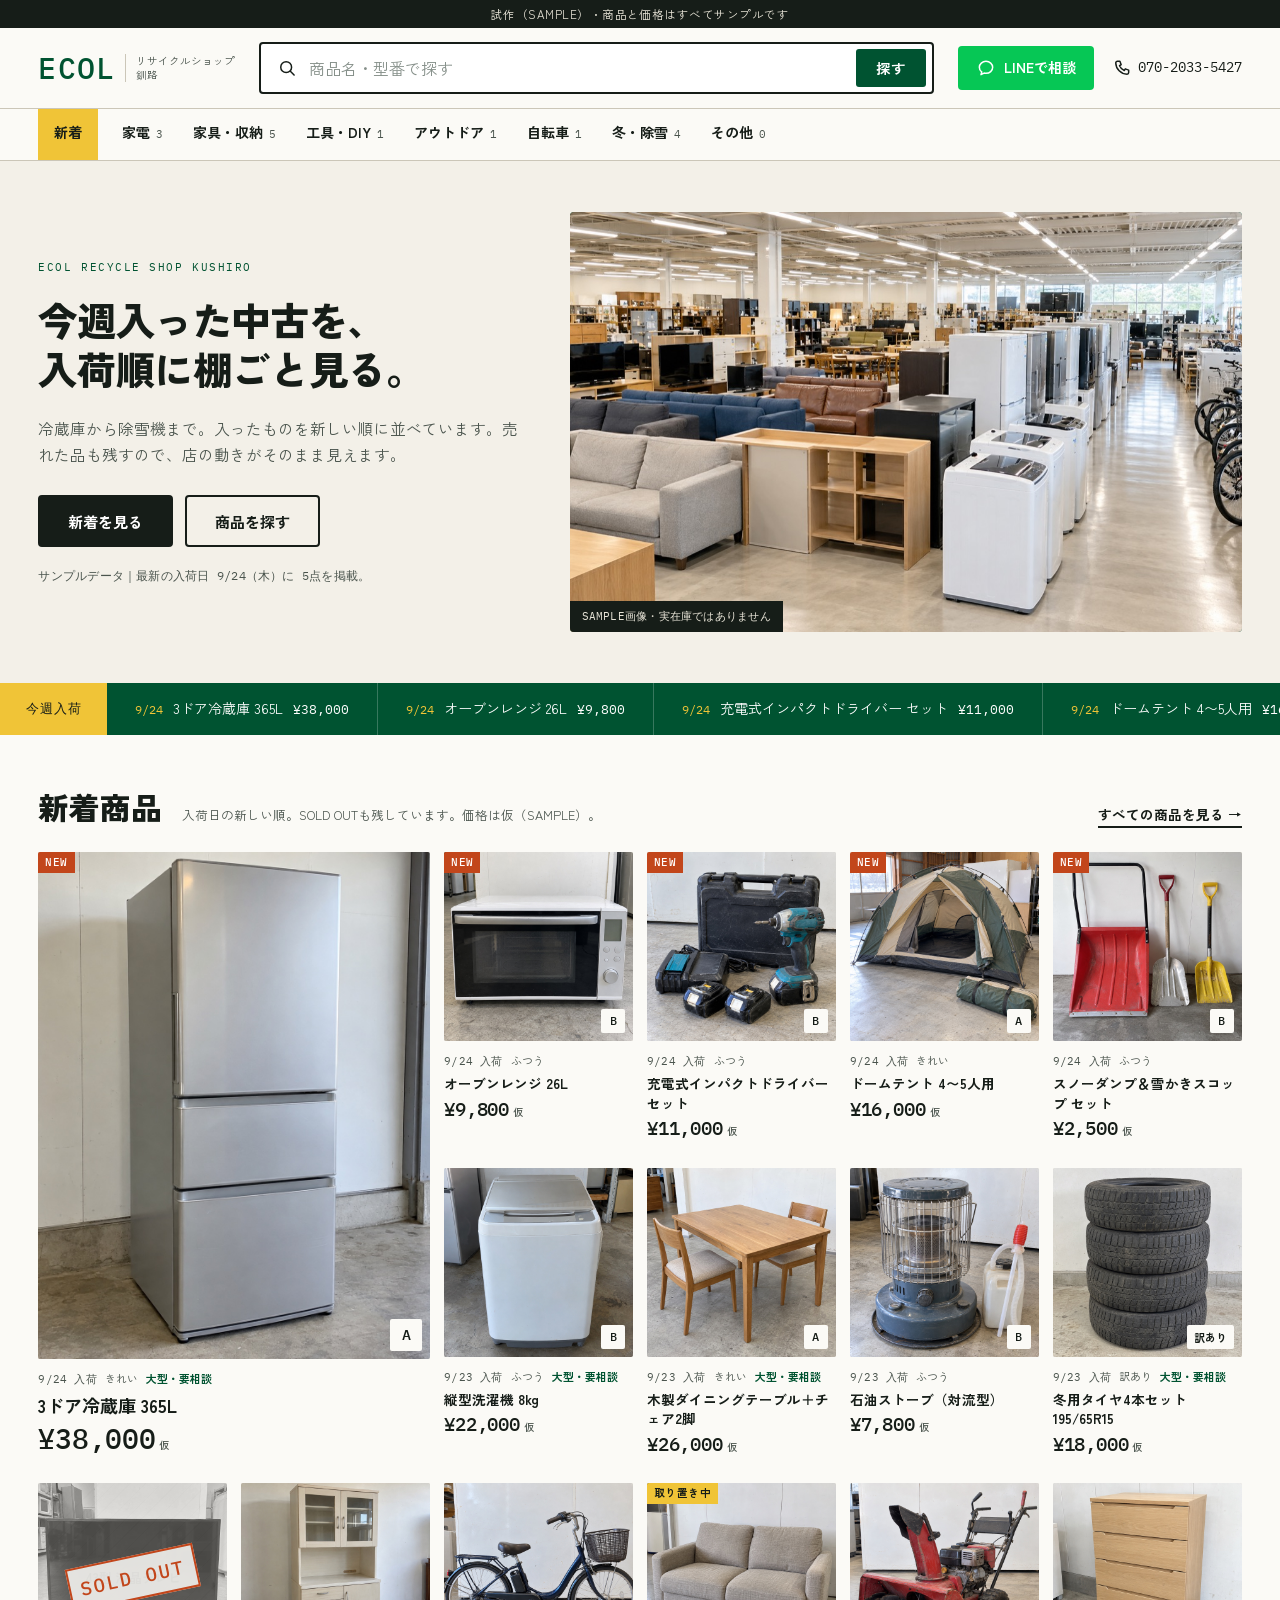
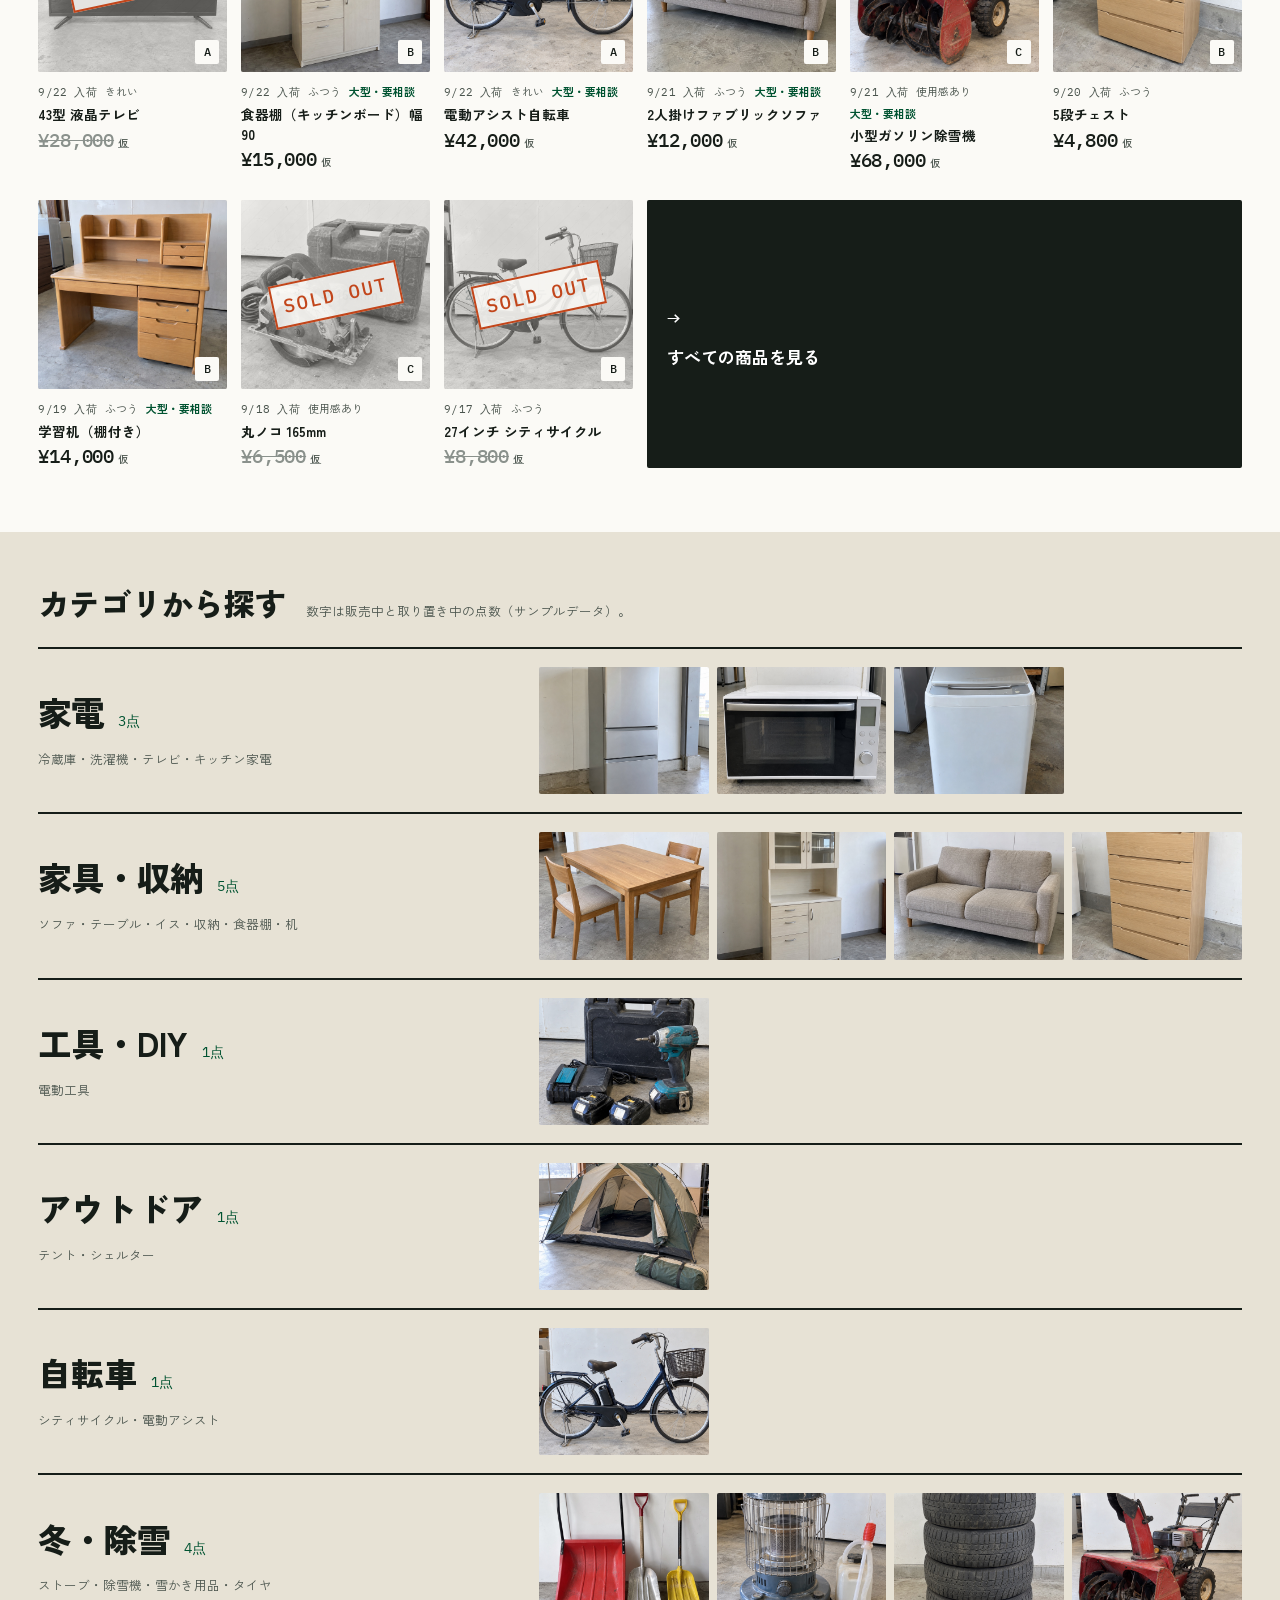
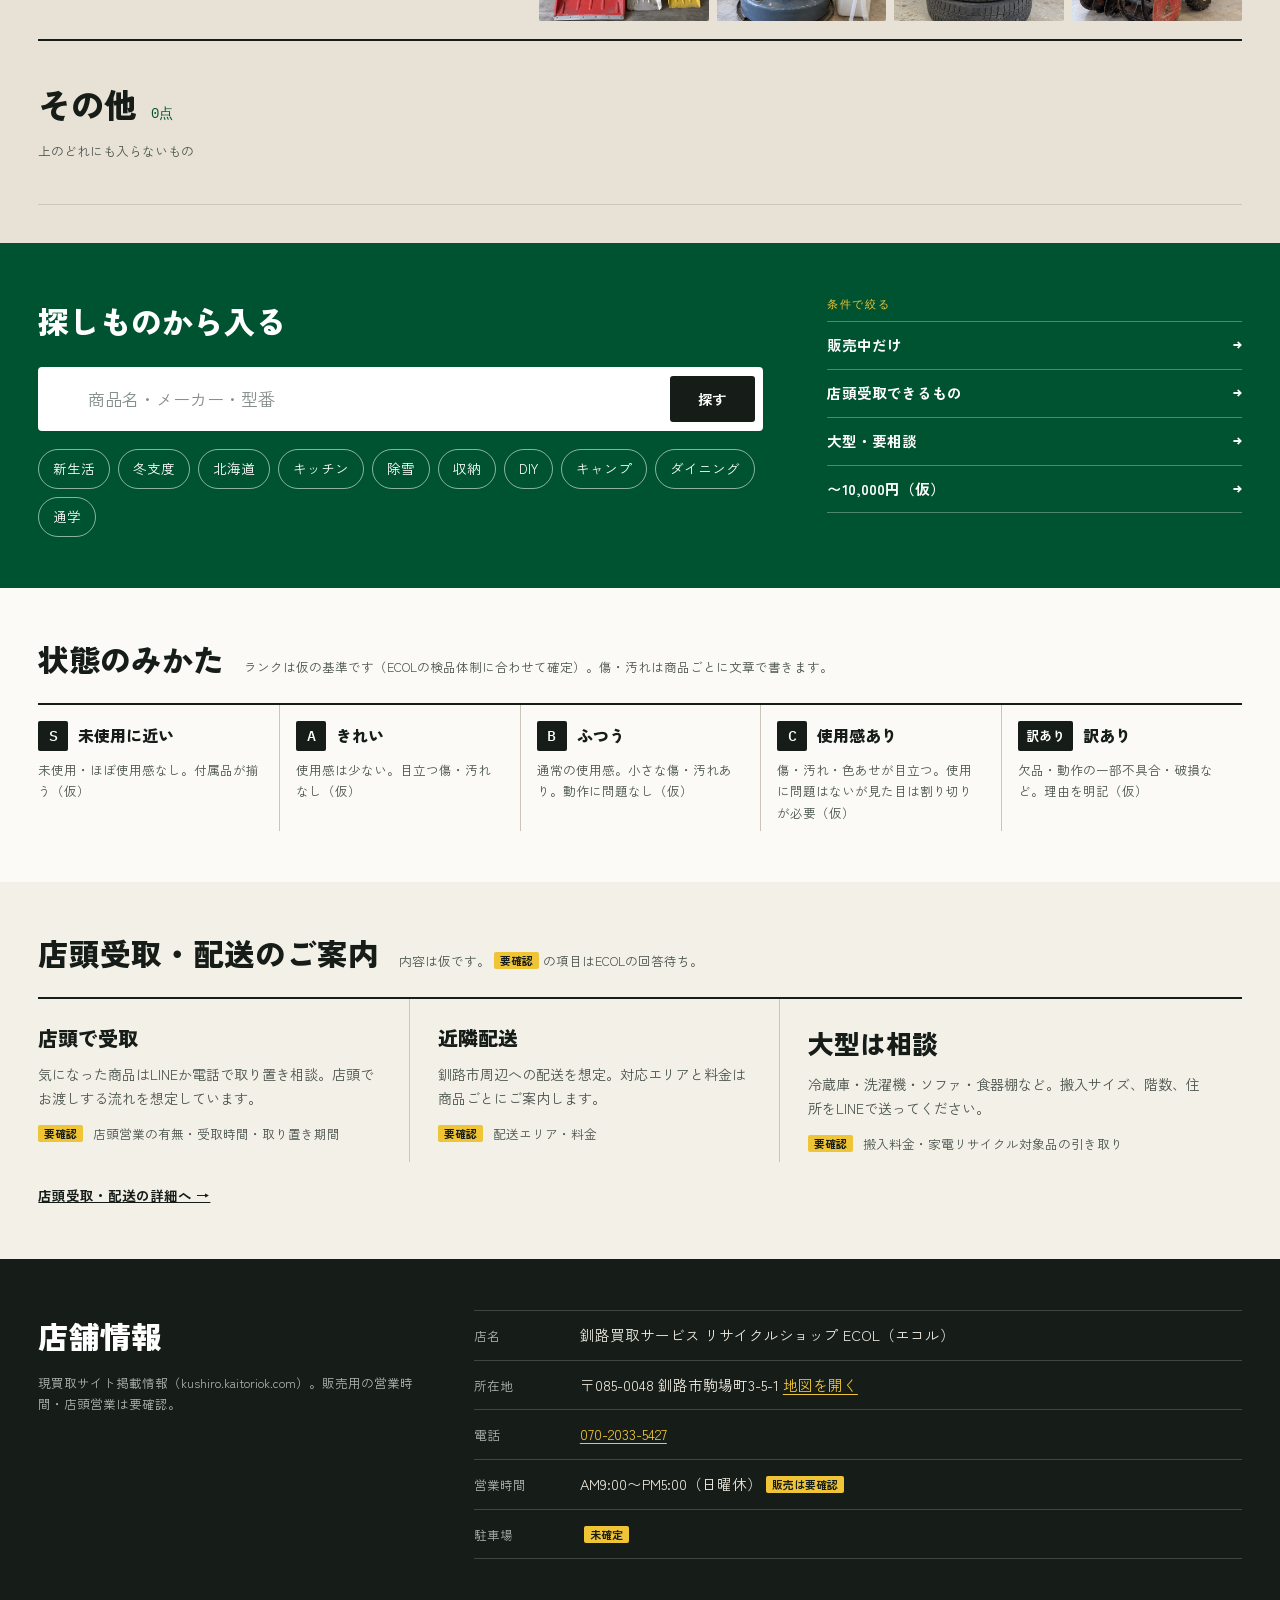
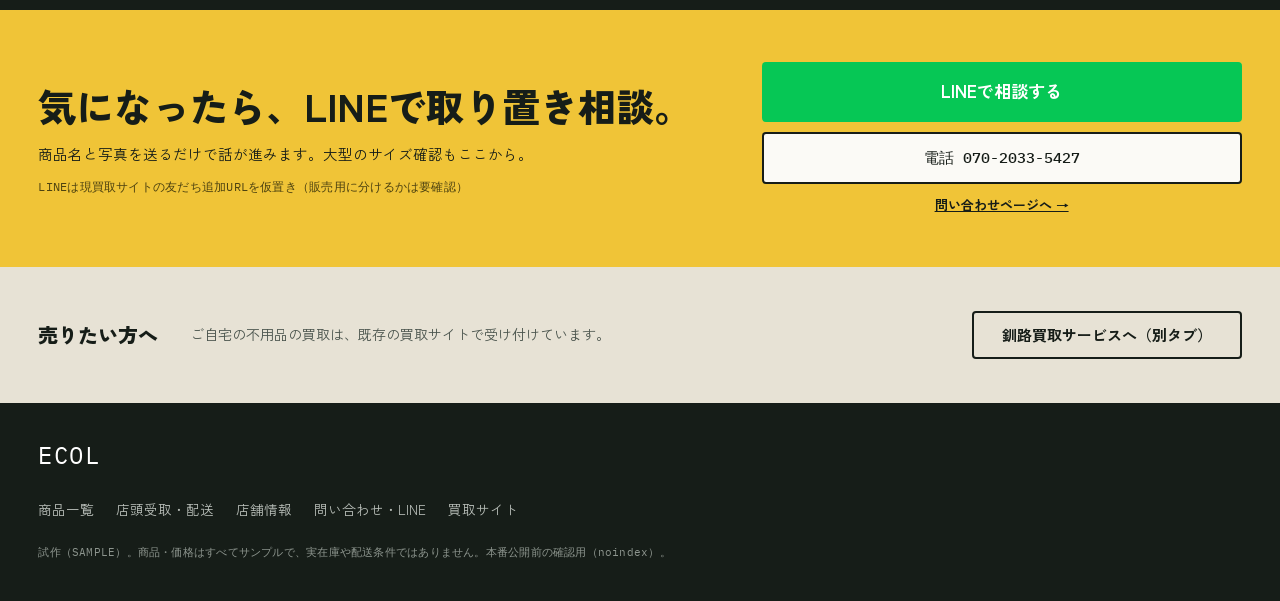
==== commit 676d50f7: "Update reception hours to 9-17" ====
--- a/a/index.html
+++ b/a/index.html
@@ -166,7 +166,7 @@
       <div><dt>店名</dt><dd>釧路買取サービス リサイクルショップ ECOL（エコル）</dd></div>
       <div><dt>所在地</dt><dd>〒085-0048 釧路市駒場町3-5-1 <a class="inline" href="https://www.google.com/maps/search/?api=1&amp;query=%E9%87%A7%E8%B7%AF%E5%B8%82%E9%A7%92%E5%A0%B4%E7%94%BA3-5-1" target="_blank" rel="noopener">地図を開く</a></dd></div>
       <div><dt>電話</dt><dd><a class="inline" href="tel:07020335427">070-2033-5427</a></dd></div>
-      <div><dt>営業時間</dt><dd>AM9:00〜PM6:00（日曜休）<span class="tbc">販売は要確認</span></dd></div>
+      <div><dt>営業時間</dt><dd>AM9:00〜PM5:00（日曜休）<span class="tbc">販売は要確認</span></dd></div>
       <div><dt>駐車場</dt><dd><span class="tbc">未確定</span></dd></div>
     </dl>
   </div>
@@ -193,7 +193,7 @@
   <div class="wrap kaitori-in">
     <h2 id="kaitoriTitle">売りたい方へ</h2>
     <p>ご自宅の不用品の買取は、既存の買取サイトで受け付けています。</p>
-    <a class="btn btn-ghost-light" href="https://kushiro.kaitoriok.com/" target="_blank" rel="noopener">釧路買取サービスへ（別タブ）</a>
+    <a class="btn btn-ghost-light" href="https://shi-96.github.io/ecol-kaitori-site/" target="_blank" rel="noopener">釧路買取サービスへ（別タブ）</a>
   </div>
 </section>
 
@@ -207,7 +207,7 @@
       <li><a href="../guide/">店頭受取・配送</a></li>
       <li><a href="../store/">店舗情報</a></li>
       <li><a href="../contact/">問い合わせ・LINE</a></li>
-      <li><a href="https://kushiro.kaitoriok.com/" target="_blank" rel="noopener">買取サイト</a></li>
+      <li><a href="https://shi-96.github.io/ecol-kaitori-site/" target="_blank" rel="noopener">買取サイト</a></li>
     </ul>
     <p class="foot-note mono">試作（SAMPLE）。商品・価格はすべてサンプルで、実在庫や配送条件ではありません。本番公開前の確認用（noindex）。</p>
   </div>
